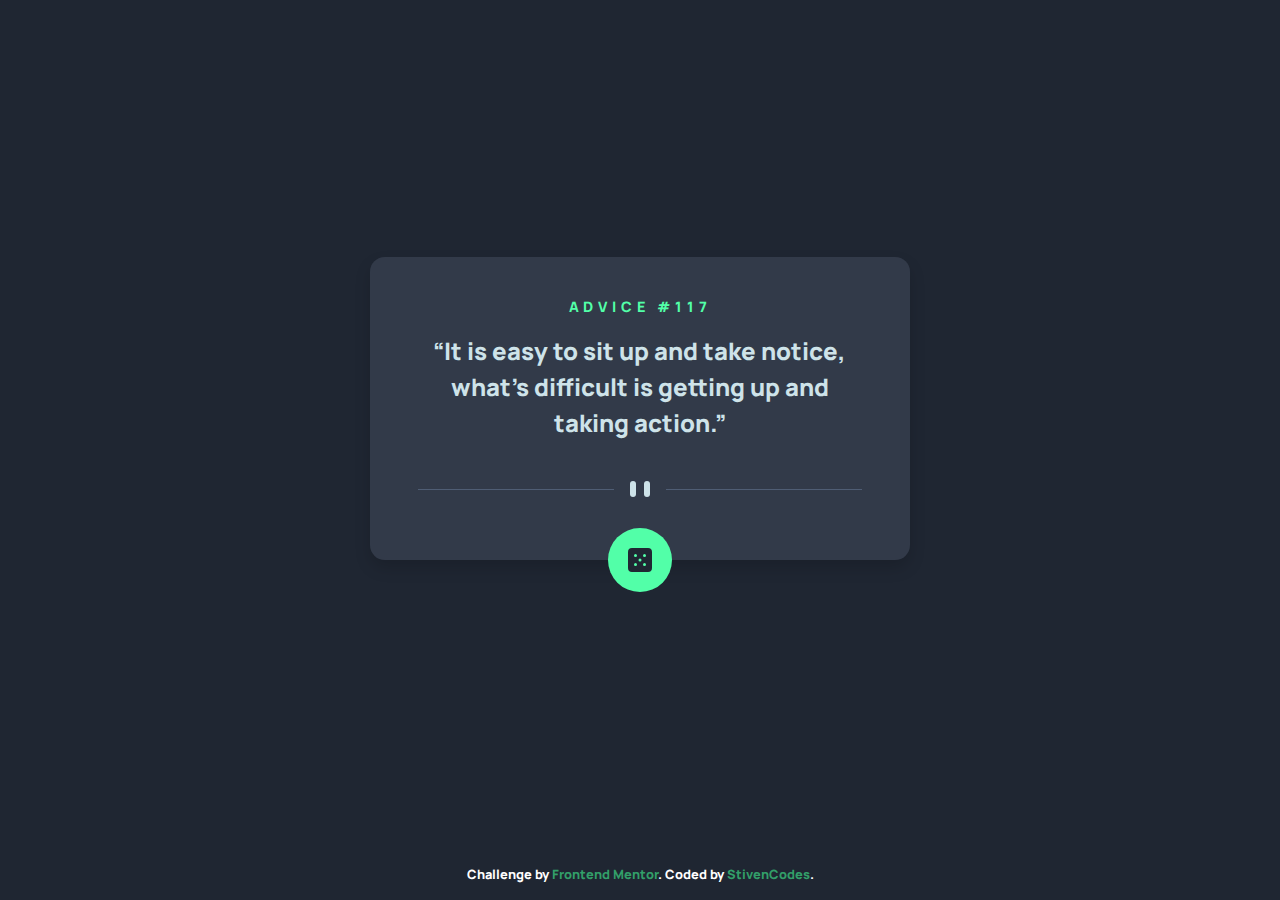
==== advice-generator-app-main/index.html @ a510f465 "🚀 Deploy Tip Calculator and Advice generator" ====
<!DOCTYPE html>
<html lang="en">
	<head>
		<meta charset="UTF-8" />
		<meta name="viewport" content="width=device-width, initial-scale=1.0" />
		<meta name="Author" lang="en" content="StivenCodess" />
		<meta
			name="keywwords"
			content="frontendmentor,
			Frontend,
			Advice generator app,
			StivenCodes,
			StivenCodess,
			Stiven"
		/>
		<meta
			name="description"
			content="Intro component with sign up form Frontendmentor by StivenCodess"
		/>
		<meta name="copyright" content="Copyright © StivenCodess" />
		<link rel="icon" type="image/png" sizes="32x32" href="./images/favicon-32x32.png" />
		<title>Frontend Mentor | Advice generator app</title>
		<link rel="stylesheet" href="reset.css" />
		<link rel="stylesheet" href="index.css" />
		<script defer src="main.js"></script>
	</head>
	<body>
		<main>
			<h1>Advice #<span class="id__advice">117</span></h1>
			<p class="advice">
				“It is easy to sit up and take notice, what's difficult is getting up and taking
				action.”
			</p>
			<picture class="pattern__container">
				<source media="(max-width:500px)" srcset="/images/pattern-divider-mobile.svg" />
				<img src="images/pattern-divider-desktop.svg" alt="pattern" />
			</picture>
			<button class="button" type="button">
				<img src="images/icon-dice.svg" width="24" height="24" alt="icon dice" />
			</button>
		</main>
		<footer class="attribution">
			Challenge by
			<a
				href="https://www.frontendmentor.io/challenges/advice-generator-app-QdUG-13db"
				target="_blank"
				>Frontend Mentor</a
			>. Coded by
			<a href="https://github.com/StivenCodess" target="_blank">StivenCodes</a>.
		</footer>
	</body>
</html>

<!--  -->
---- advice-generator-app-main/index.css ----
@font-face {
	font-family: "Manrope";
	src: url(font/Manrope-ExtraBold.ttf) format("truetype");
	font-display: swap;
	font-weight: 800;
}

:root {
	/* Primary */
	--light-Cyan: hsl(193, 38%, 86%);
	--neon-Green: hsl(150, 100%, 66%);

	/* Neutral */
	--grayish-Blue: hsl(217, 19%, 38%);
	--dark-Grayish-Blue: hsl(217, 19%, 24%);
	--dark-Blue: hsl(218, 23%, 16%);

	/* Font */
	--font: "Manrope", sans-serif;
}
body {
	font-family: var(--font);
	background-color: var(--dark-Blue);
	display: grid;
	grid-template-rows: 1fr auto;
	justify-items: center;
	align-items: center;
}
main {
	background-color: var(--dark-Grayish-Blue);
	display: flex;
	flex-direction: column;
	align-items: center;
	justify-content: center;
	padding: 39px 10px;
	border-radius: 0.93rem;
	width: 21.37rem;
	gap: 0.625rem;
	position: relative;
	box-shadow: 0px 8px 16px rgba(0, 0, 0, 0.15);
	max-height: 360px;
}
h1,
span {
	font-size: 0.75rem;
	text-transform: uppercase;
	color: var(--neon-Green);
	letter-spacing: 0.3rem;
}
p {
	font-size: 1.5rem;
	color: var(--light-Cyan);
	width: 18.8rem;
}

h1,
span,
p {
	text-align: center;
}

.pattern__container {
	margin: 1rem 0 1.5rem;
}

button {
	display: grid;
	align-items: center;
	justify-content: center;
	width: 4rem;
	height: 4rem;
	background-color: var(--neon-Green);
	border: none;
	outline: none;
	border-radius: 50%;
	position: absolute;
	bottom: -2rem;
	cursor: pointer;
	transition: filter 0.2s ease-in-out;
}

button:hover {
	filter: drop-shadow(0px 0px 20px var(--neon-Green));
}

.attribution {
	display: block;
	color: white;
	font-size: 0.8rem;
	text-align: center;
	padding: 1rem;
	margin-top: 2rem;
}
.attribution a {
	text-decoration: none;
	color: hsl(150, 52%, 41%);
}
.attribution a:hover {
	color: hsl(150, 100%, 66%);
}

@media screen and (min-width: 560px) {
	main {
		width: 33.75rem;
		gap: 1rem;
	}
	h1,
	span {
		font-size: 0.9rem;
	}
	p {
		width: 27.3rem;
	}
	.pattern__container {
		margin-top: 1.5rem;
	}
}
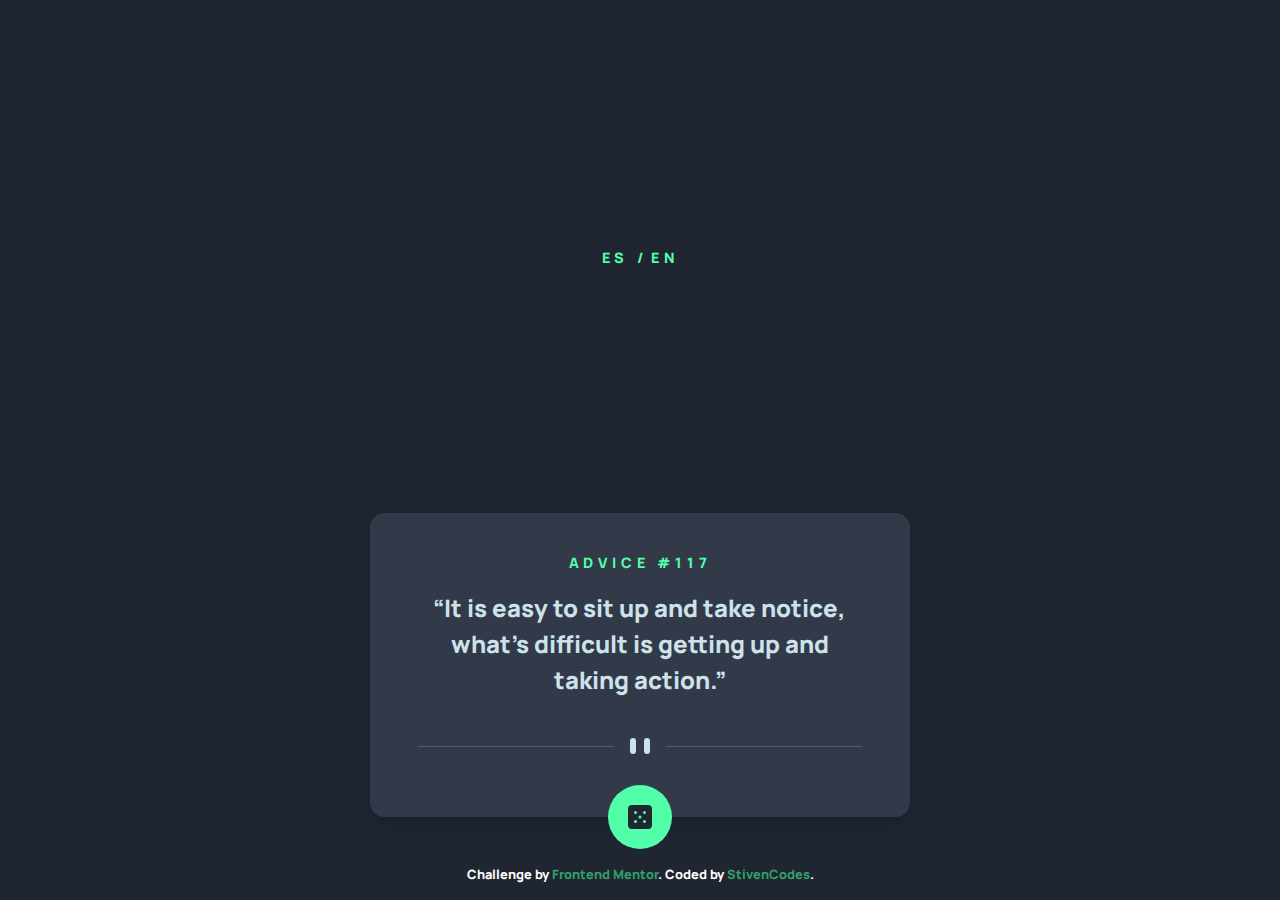
==== commit f541e9cf: "✨ Add language container" ====
--- a/advice-generator-app-main/index.html
+++ b/advice-generator-app-main/index.html
@@ -25,8 +25,13 @@
 		<script defer src="main.js"></script>
 	</head>
 	<body>
+		<div class="language__container">
+			<span class="spanish">ES /</span>
+			<span class="english">EN</span>
+		</div>
 		<main>
 			<h1>Advice #<span class="id__advice">117</span></h1>
+
 			<p class="advice">
 				“It is easy to sit up and take notice, what's difficult is getting up and taking
 				action.”
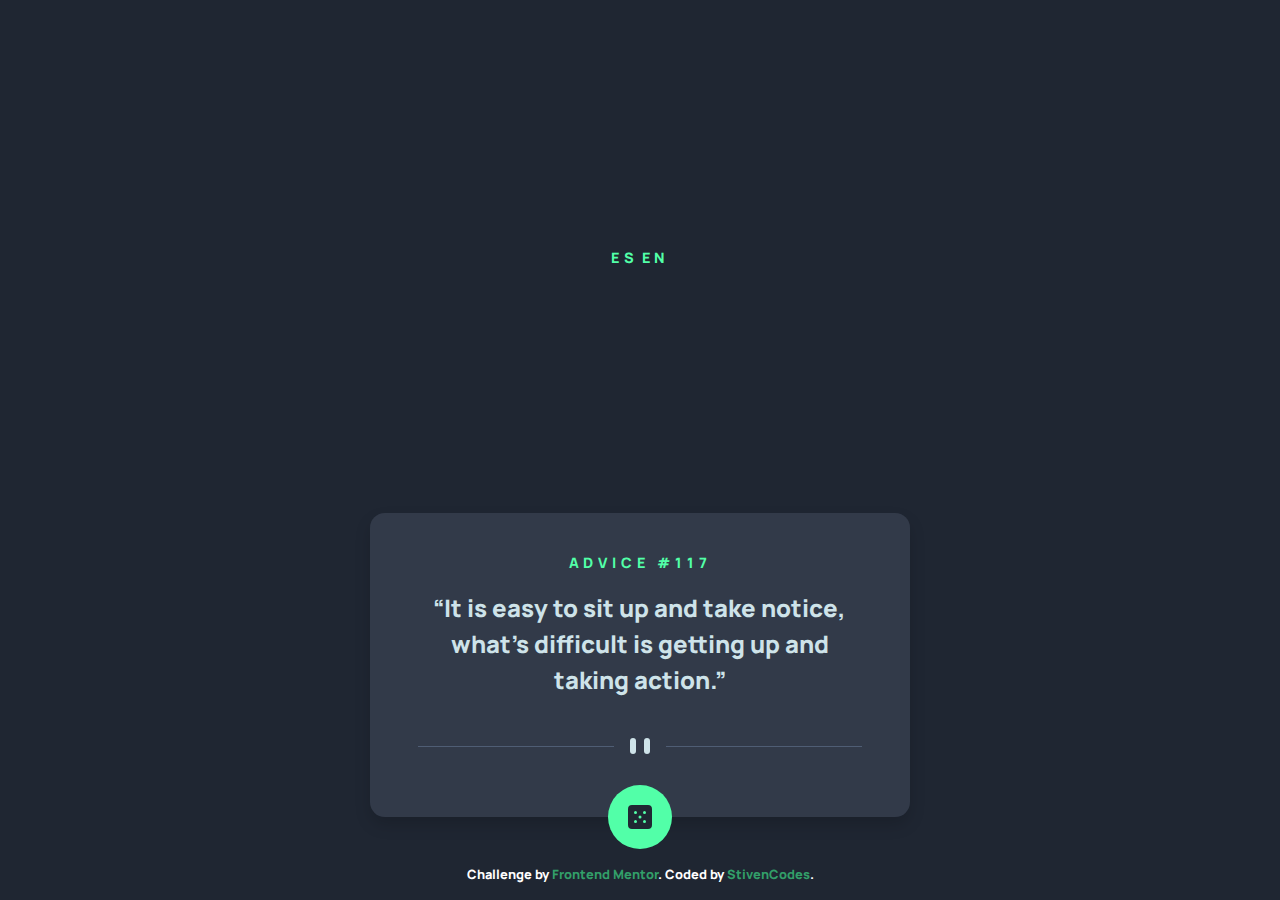
==== commit 95a2d39e: "💬 remove / from language container" ====
--- a/advice-generator-app-main/index.html
+++ b/advice-generator-app-main/index.html
@@ -26,8 +26,8 @@
 	</head>
 	<body>
 		<div class="language__container">
-			<span class="spanish">ES /</span>
-			<span class="english">EN</span>
+			<span class="spanish">es</span>
+			<span class="english active">en</span>
 		</div>
 		<main>
 			<h1>Advice #<span class="id__advice">117</span></h1>
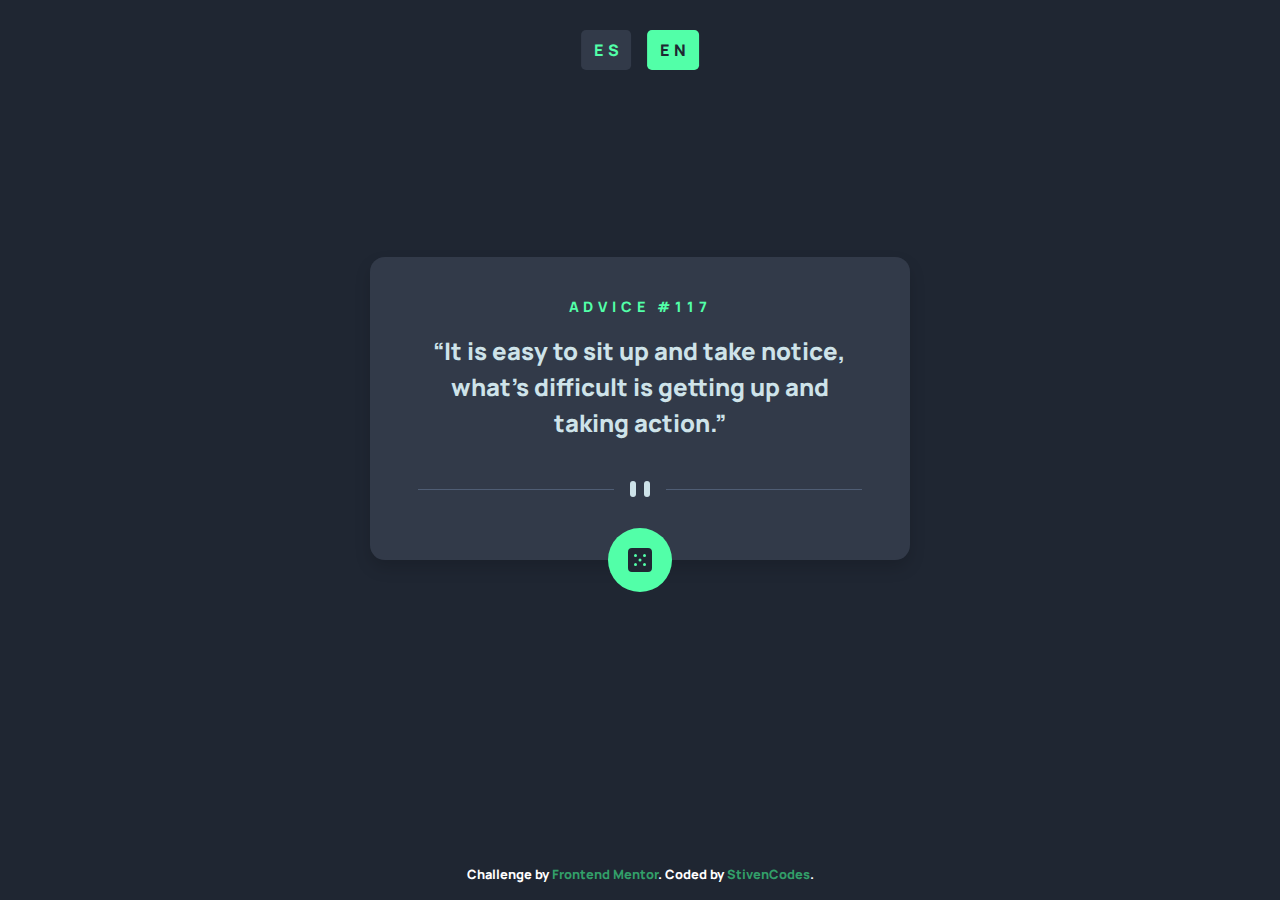
==== commit 05d33ce6: "🐛 Fix landmark" ====
--- a/advice-generator-app-main/index.html
+++ b/advice-generator-app-main/index.html
@@ -25,7 +25,7 @@
 		<script defer src="main.js"></script>
 	</head>
 	<body>
-		<div class="language__container">
+		<div class="language__container" role="article">
 			<span class="spanish">es</span>
 			<span class="english active">en</span>
 		</div>
--- a/advice-generator-app-main/index.css
+++ b/advice-generator-app-main/index.css
@@ -99,6 +99,47 @@
 	color: hsl(150, 100%, 66%);
 }
 
+.language__container {
+	position: absolute;
+	top: 50px;
+	left: 50%;
+	transform: translate(-50%, -50%);
+	-webkit-transform: translate(-50%, -50%);
+	-moz-transform: translate(-50%, -50%);
+	-ms-transform: translate(-50%, -50%);
+	-o-transform: translate(-50%, -50%);
+	text-align: center;
+	display: flex;
+	align-items: center;
+	justify-content: center;
+	gap: 1rem;
+}
+.spanish,
+.english {
+	cursor: pointer;
+	text-align: center;
+	font-size: 1rem;
+	background-color: var(--dark-Grayish-Blue);
+	padding: 0.5rem;
+	border-radius: 0.3rem;
+	-webkit-border-radius: 0.3rem;
+	-moz-border-radius: 0.3rem;
+	-ms-border-radius: 0.3rem;
+	-o-border-radius: 0.3rem;
+	padding-left: 0.8rem;
+}
+.spanish:hover,
+.english:hover {
+	color: var(--dark-Blue);
+	background-color: var(--neon-Green);
+}
+
+.spanish.active,
+.english.active {
+	color: var(--dark-Blue);
+	background-color: var(--neon-Green);
+}
+
 @media screen and (min-width: 560px) {
 	main {
 		width: 33.75rem;
